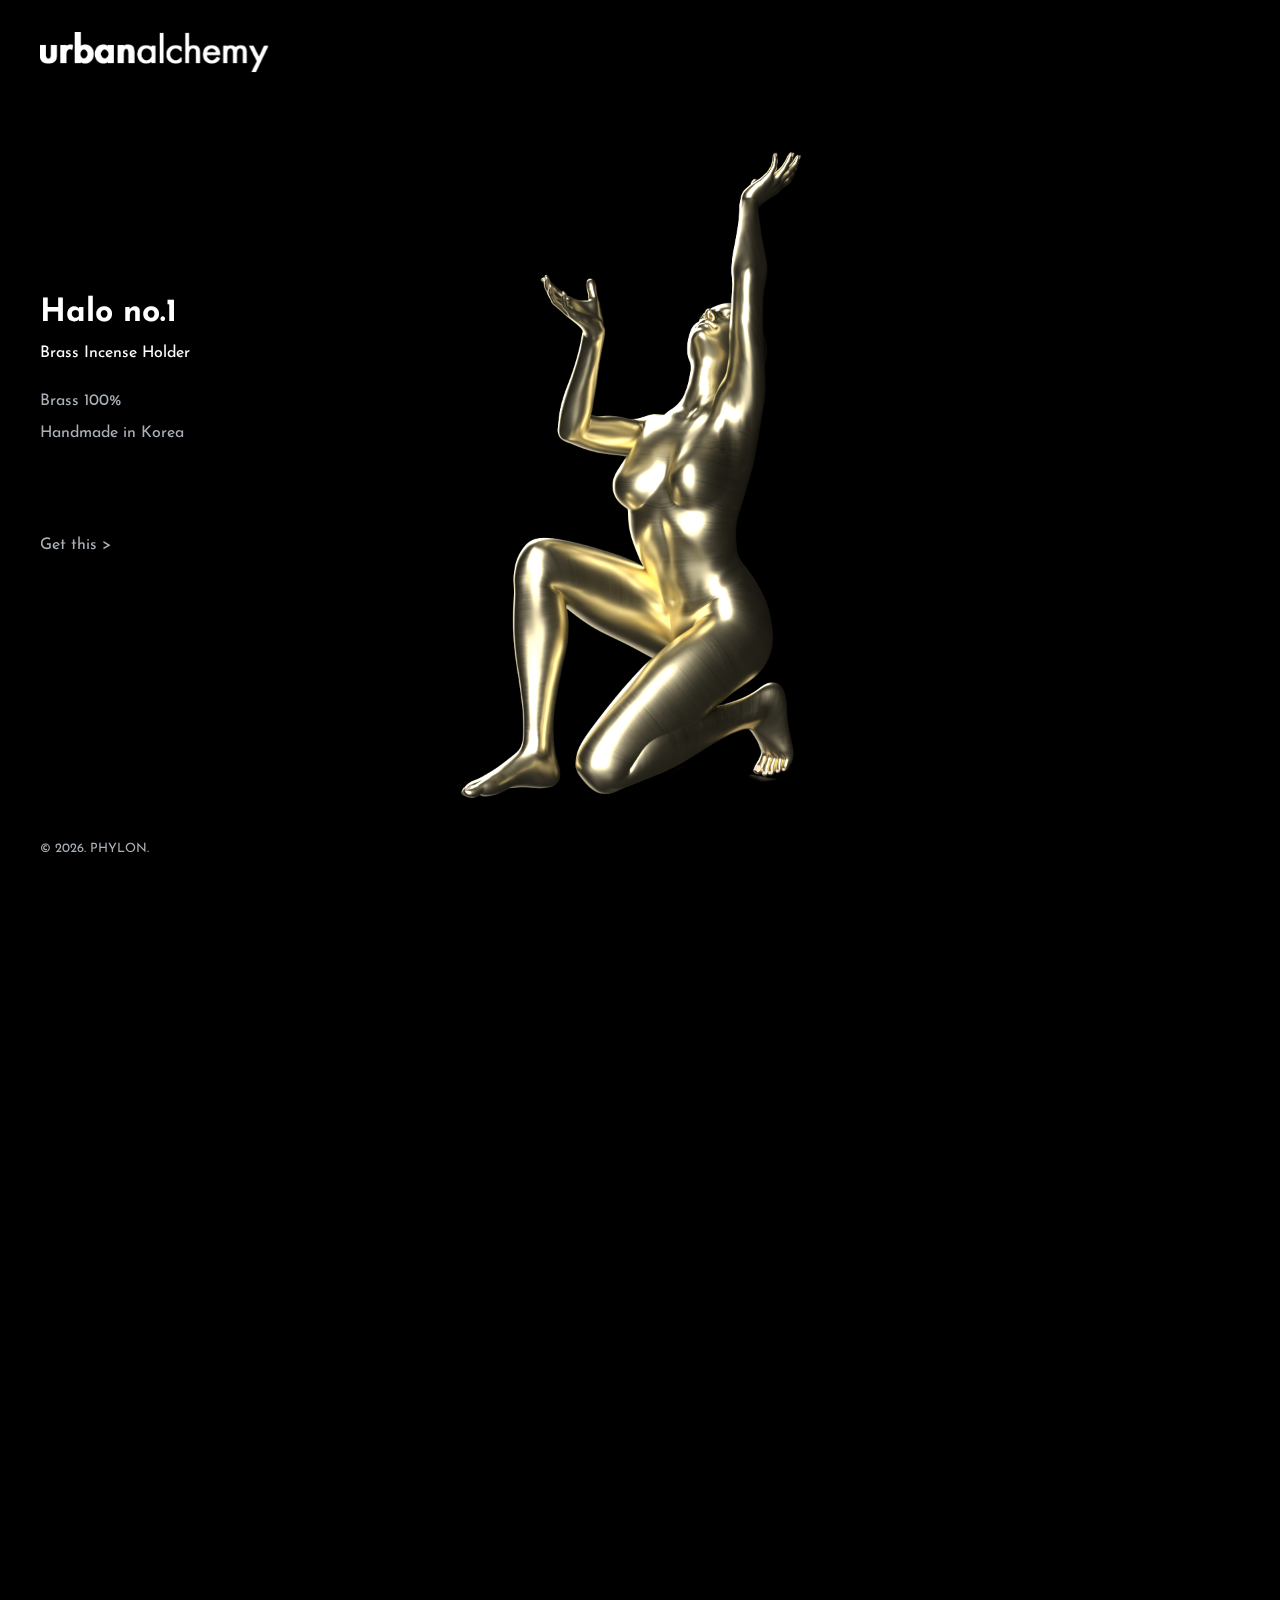
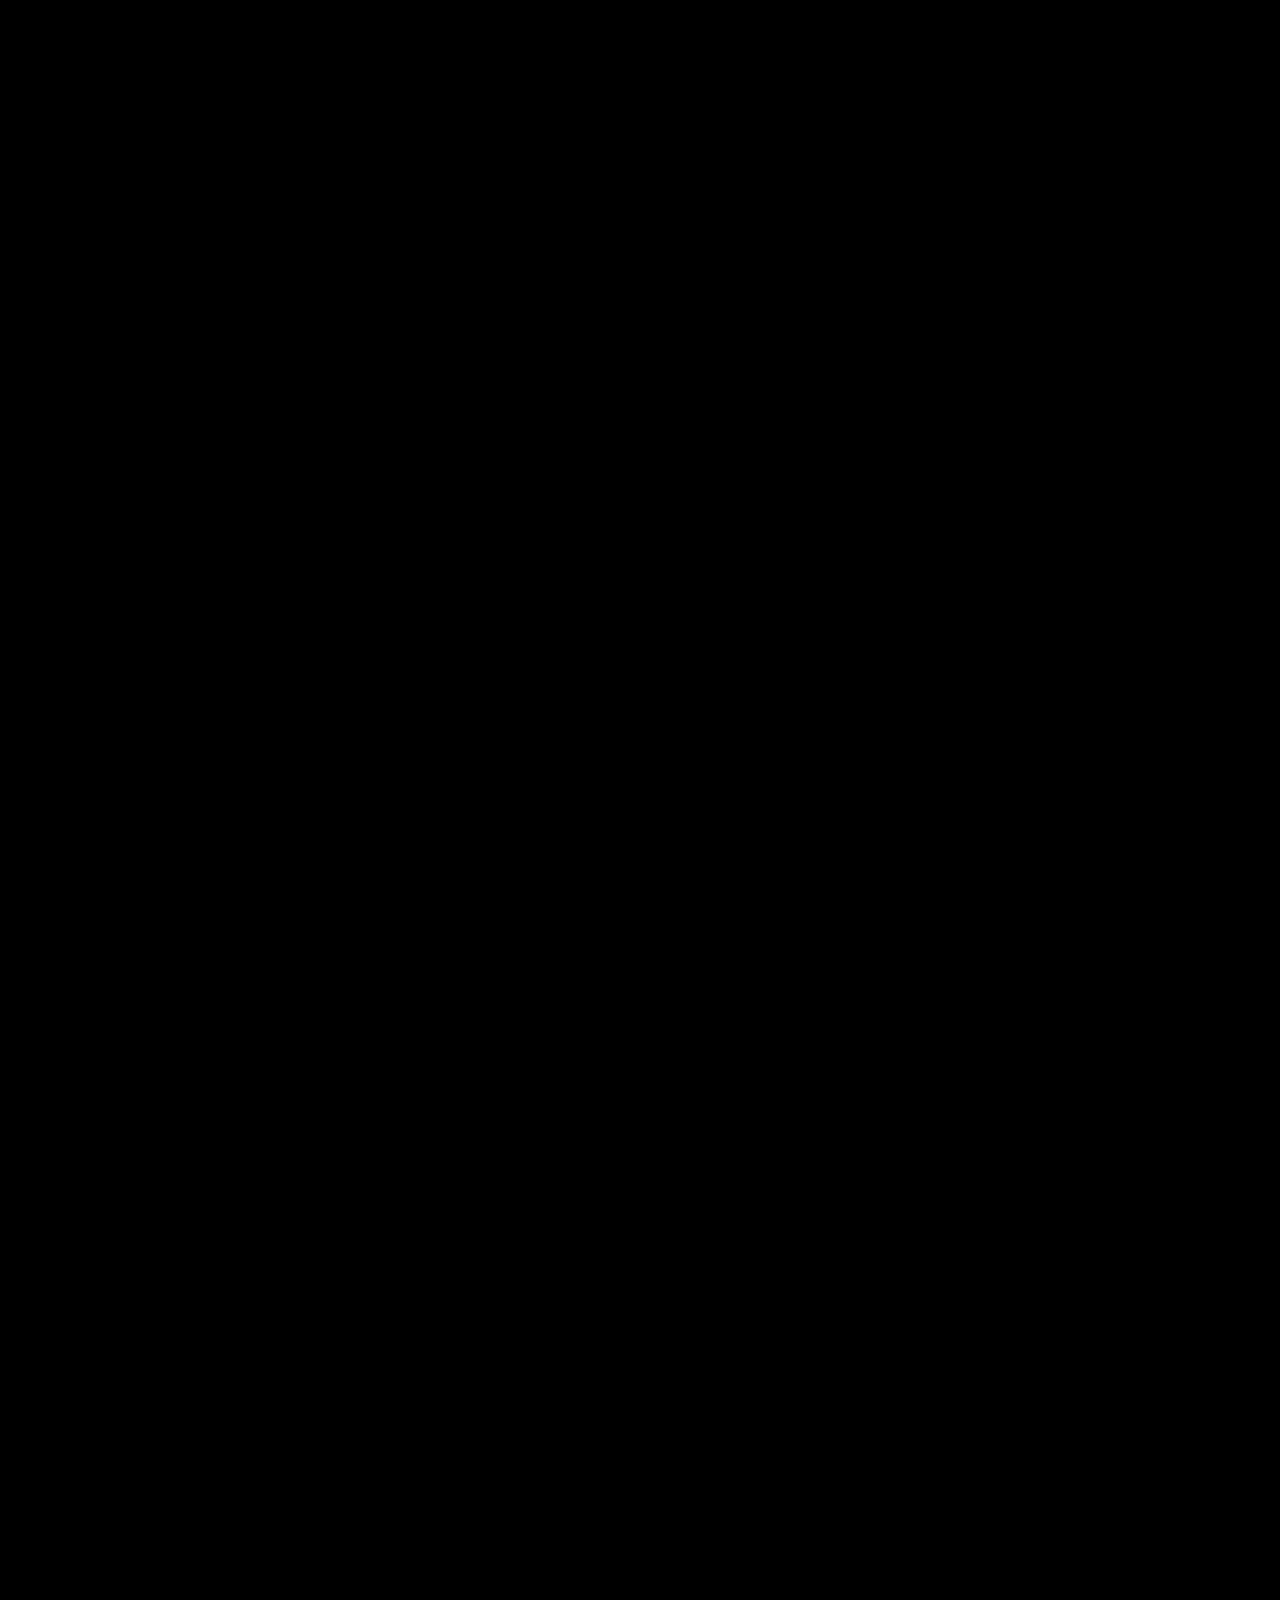
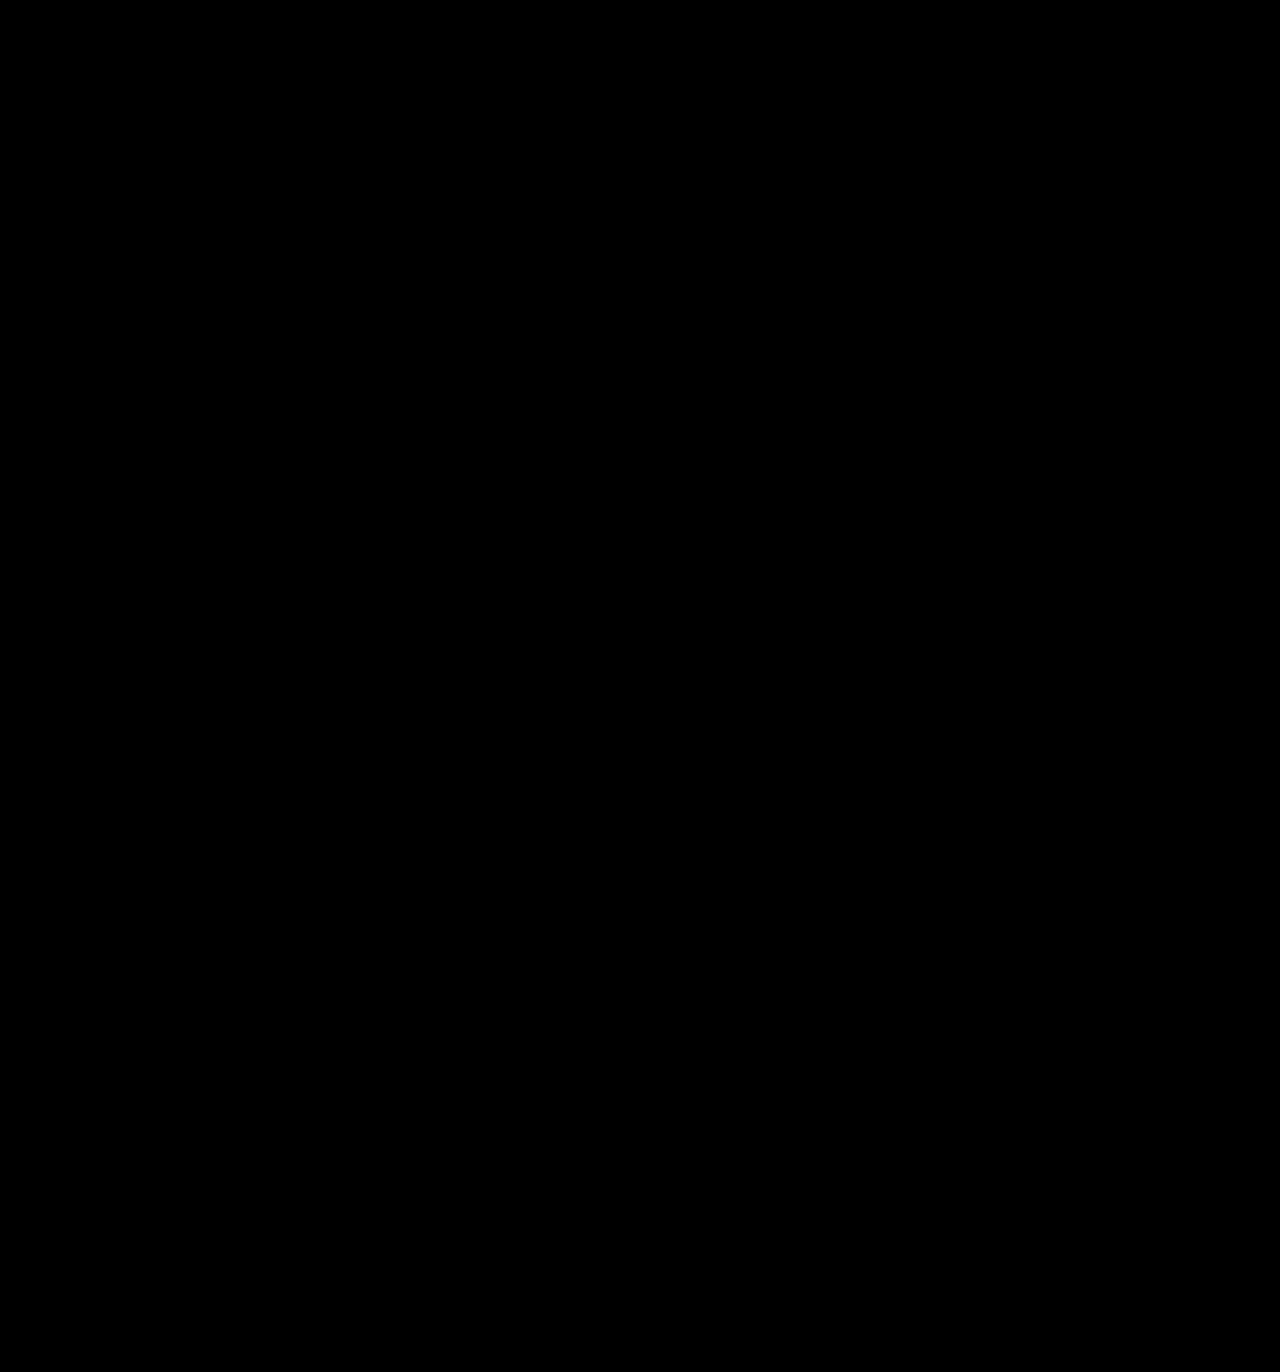
==== index.html @ c3e15272 "1" ====
<!doctype html>
<html lang="en">

<head>
    <meta charset="utf-8">
    <title>Urban Alchemy</title>
  
    <link rel="preconnect" href="https://fonts.googleapis.com">
    <link rel="preconnect" href="https://fonts.gstatic.com" crossorigin>
    <link href="https://fonts.googleapis.com/css2?family=Josefin+Sans:ital,wght@0,100;0,200;0,300;0,400;0,500;0,600;0,700;1,100;1,200;1,300;1,400;1,500;1,600;1,700&display=swap" rel="stylesheet">
    <link href="style.css" rel="stylesheet">

</head>
    
<body>
    <header>
        <a href="index.html"><img class="logo" src="asset/bi/logo.png"></a>
    </header>
        <div class="item-info">
        <h3 style="margin:0;padding:0;">Halo no.1</h3>
        <p style="margin-bottom:2rem;">Brass Incense Holder</p>
        <p style="color:#aab1b8;">Brass 100%</p>
        <p style="color:#aab1b8; margin-bottom:6rem;">Handmade in Korea</p>
        <p style="color:#aab1b8;">Get this ></p>
        </div>
    <footer>
        <p>© <script>document.write(/\d{4}/.exec(Date())[0])</script>. PHYLON.</p>
    </footer>
    <canvas id="hero-lightpass"/>


<script>
const html = document.documentElement;
const canvas = document.getElementById("hero-lightpass");
const context = canvas.getContext("2d");

const frameCount = 10;
const currentFrame = index => (
  `asset/mainbg/${index.toString().padStart(4, '0')}.png`
)

const preloadImages = () => {
  for (let i = 1; i < frameCount; i++) {
    const img = new Image();
    img.src = currentFrame(i);
  }
};

const img = new Image()
img.src = currentFrame(1);
canvas.width=1920;
canvas.height=1080;
img.onload=function(){
  context.drawImage(img, 0, 0);
}

const updateImage = index => {
  img.src = currentFrame(index);
  context.drawImage(img, 0, 0);
}

window.addEventListener('scroll', () => {  
  const scrollTop = html.scrollTop;
  const maxScrollTop = html.scrollHeight - window.innerHeight;
  const scrollFraction = scrollTop / maxScrollTop;
  const frameIndex = Math.min(
    frameCount - 1,
    Math.ceil(scrollFraction * frameCount)
  );
  
  requestAnimationFrame(() => updateImage(frameIndex + 1))
});

preloadImages()
</script>
</body>
</html>
---- style.css ----
html {
    height: 100vh;
  }
  
body {
    height: 500vh;
    padding:2rem;
    background: #000;
    overflow-y:scroll;
    -ms-overflow-style: none;  /* IE and Edge */
    scrollbar-width: none;  /* Firefox */
    font-family: 'Josefin Sans', sans-serif;
  }

body::-webkit-scrollbar {
    display: none;
}
  
header {
    z-index:1;
    position:fixed;
    top:0;
    margin-top:2rem;
}

.logo{
    height:2.5rem;
}

.item-info{
    z-index:1;
    position:fixed;
    top:33%;
}

.item-info h3{
    font-size:2rem;
    font-weight:700;
    color:#fff;
    margin-bottom:0;
}

.item-info p{
    font-size:1rem;
    font-weight:400;
    color:#fff;
    margin-bottom:0;
}

canvas {
    z-index:0;
    position: fixed;
    left: 50%;
    top: 50%;
    transform: translate(-50%, -50%);
    max-width: 100vw;
    max-height: 100vh;
}

footer {
    z-index:1;
    position:fixed;
    bottom:0;
    margin-bottom:2rem;
}

footer p{
    font-size:0.8rem;
    font-weight:400;
    color:#aab1b8;
}
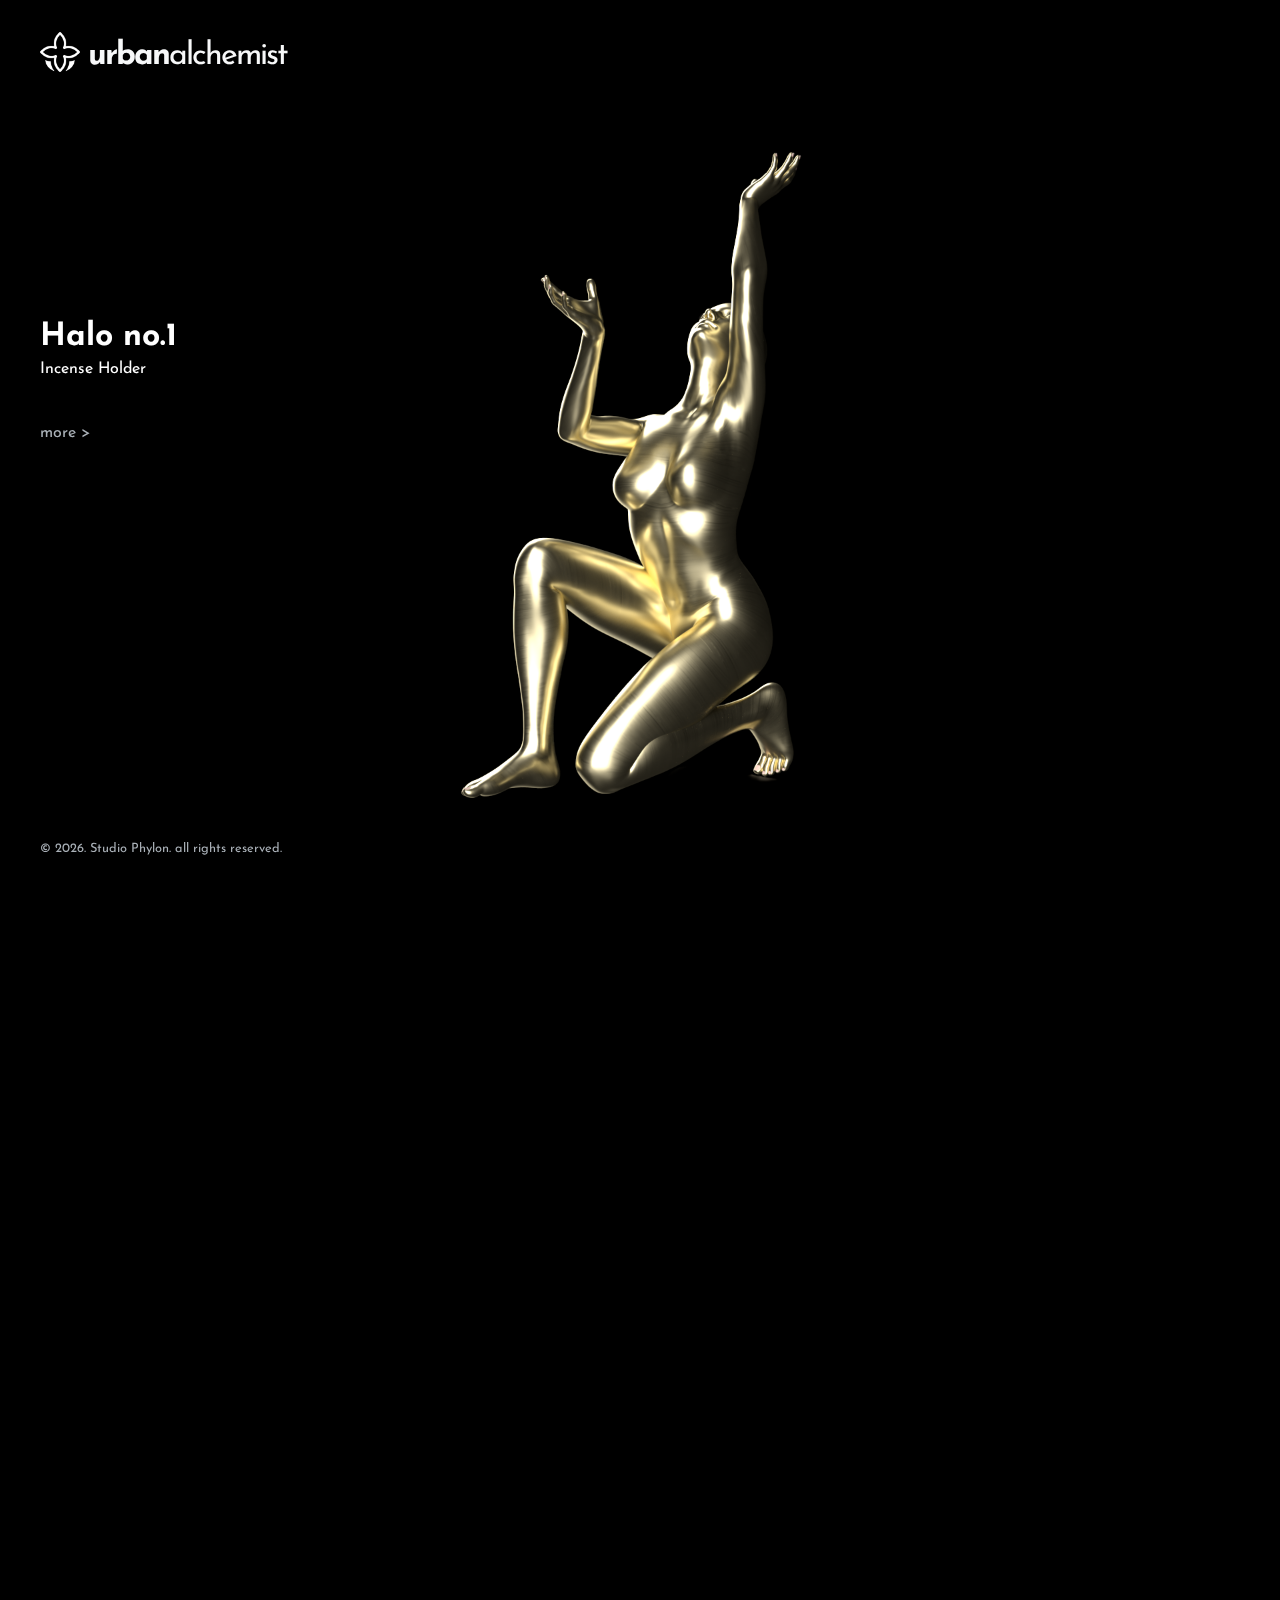
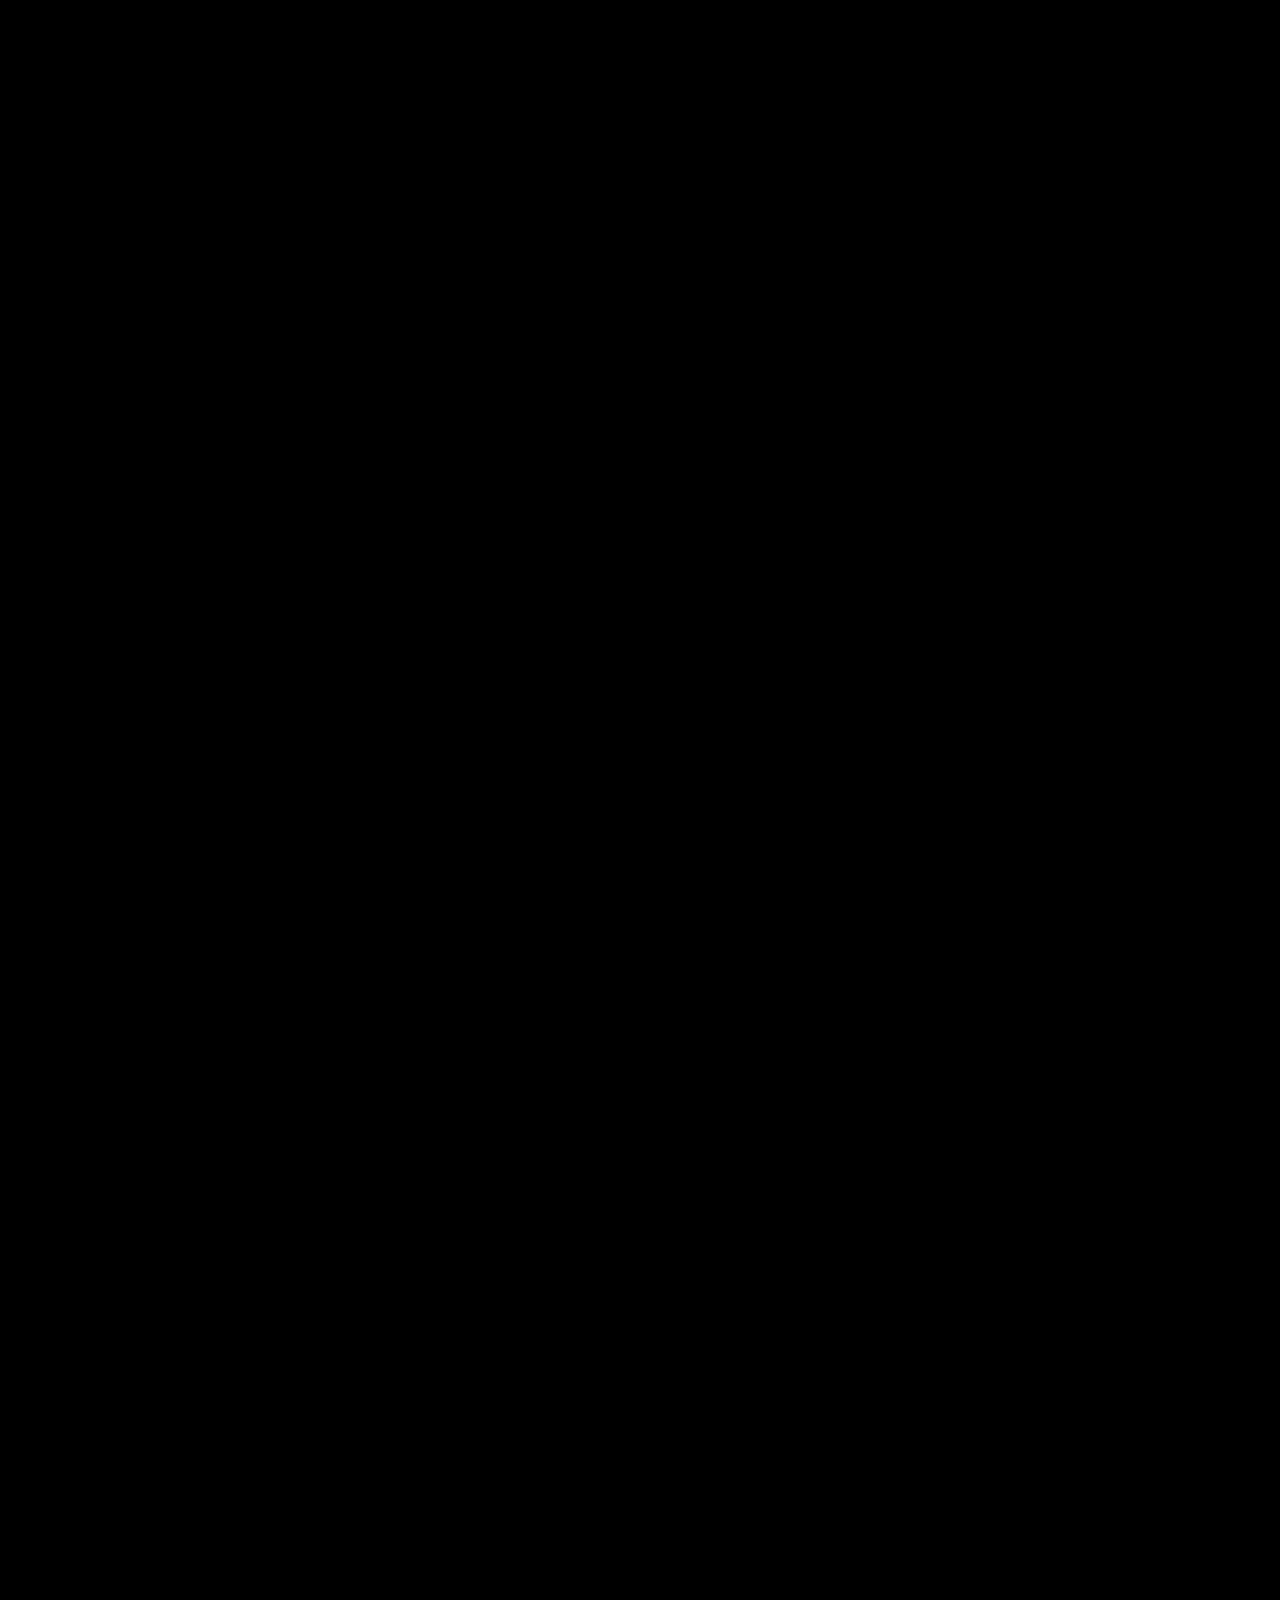
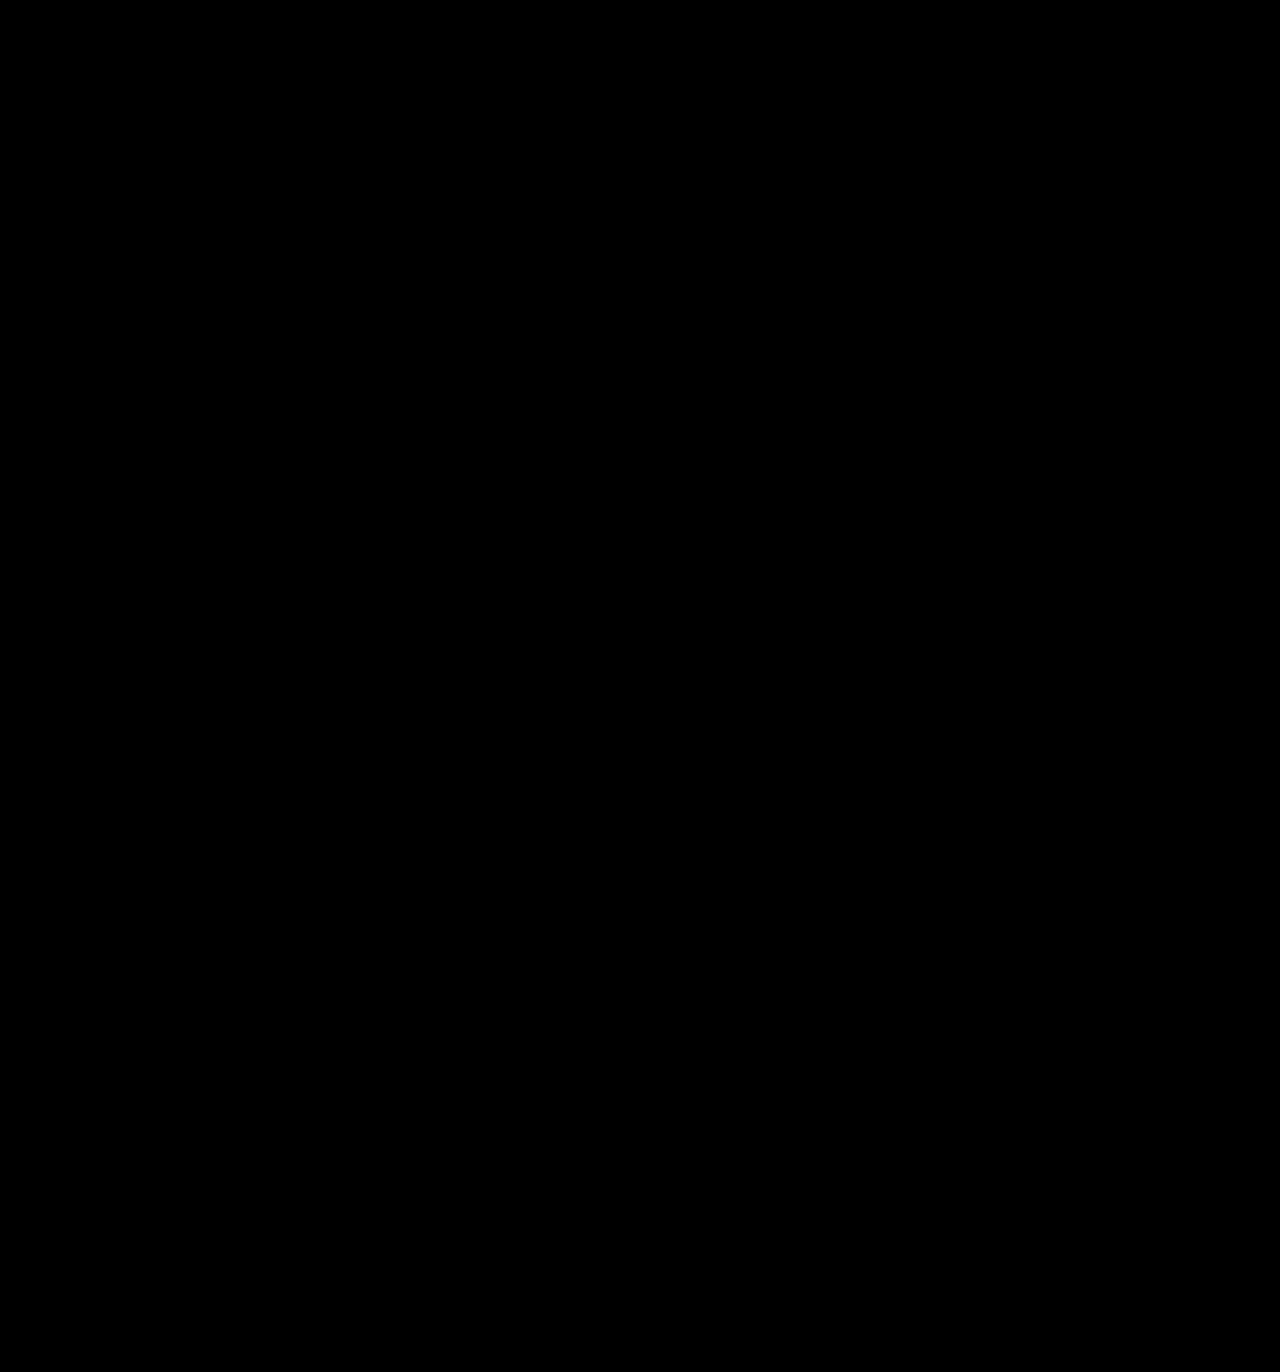
==== commit 989f9ae2: "1" ====
--- a/index.html
+++ b/index.html
@@ -3,7 +3,7 @@
 
 <head>
     <meta charset="utf-8">
-    <title>Urban Alchemy</title>
+    <title>Urban Alchemist</title>
   
     <link rel="preconnect" href="https://fonts.googleapis.com">
     <link rel="preconnect" href="https://fonts.gstatic.com" crossorigin>
@@ -14,17 +14,15 @@
     
 <body>
     <header>
-        <a href="index.html"><img class="logo" src="asset/bi/logo.png"></a>
+        <a class="logo-font" href="index.html"><img class="logo" src="asset/symbol.png"><b>urban</b>alchemist</a>
     </header>
         <div class="item-info">
-        <h3 style="margin:0;padding:0;">Halo no.1</h3>
-        <p style="margin-bottom:2rem;">Brass Incense Holder</p>
-        <p style="color:#aab1b8;">Brass 100%</p>
-        <p style="color:#aab1b8; margin-bottom:6rem;">Handmade in Korea</p>
-        <p style="color:#aab1b8;">Get this ></p>
+        <h3>Halo no.1</h3>
+        <p style="margin-bottom:3rem;">Incense Holder</p>
+        <p style="color:#aab1b8;">more ></p>
         </div>
     <footer>
-        <p>© <script>document.write(/\d{4}/.exec(Date())[0])</script>. PHYLON.</p>
+        <p>© <script>document.write(/\d{4}/.exec(Date())[0])</script>. Studio Phylon. all rights reserved.</p>
     </footer>
     <canvas id="hero-lightpass"/>
 
--- a/style.css
+++ b/style.css
@@ -6,7 +6,7 @@
     height: 500vh;
     padding:2rem;
     background: #000;
-    overflow-y:scroll;
+    overflow-y: scroll;
     -ms-overflow-style: none;  /* IE and Edge */
     scrollbar-width: none;  /* Firefox */
     font-family: 'Josefin Sans', sans-serif;
@@ -21,16 +21,36 @@
     position:fixed;
     top:0;
     margin-top:2rem;
+    height:2.5rem;
+    padding: auto 0;
+}
+
+a {
+    text-decoration:none;
 }
 
 .logo{
-    height:2.5rem;
+    height:100%;
+    margin: auto 0.5rem auto 0; 
 }
 
-.item-info{
+a.logo-font{
+    display:inline-flex;
+    align-content:center;
+    flex-wrap:nowrap;
+    align-items:flex-end;
+    height:100%;
+    color:#f7f8f9;
+    font-size:2rem;
+    letter-spacing:-2px;
+    margin: auto 0;
+}
+
+.item-info {
     z-index:1;
     position:fixed;
     top:33%;
+    line-height:100%;
 }
 
 .item-info h3{
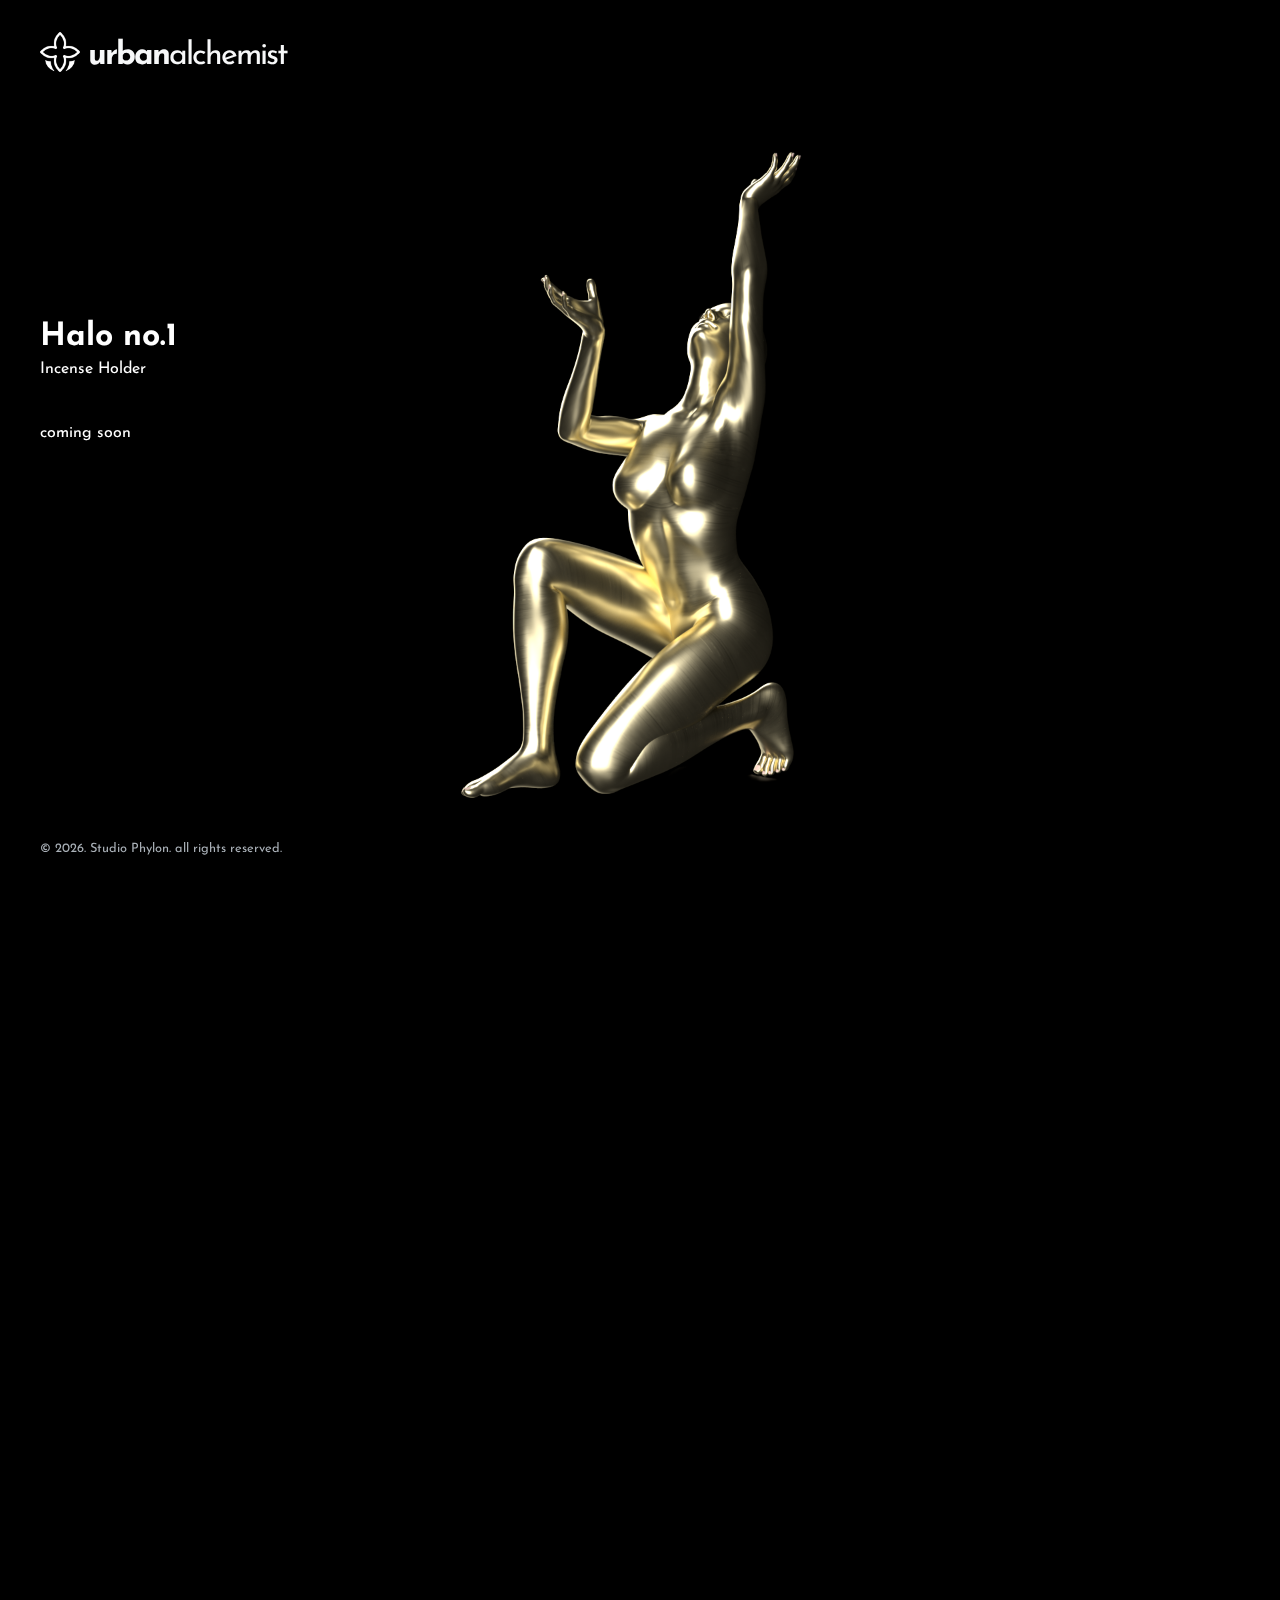
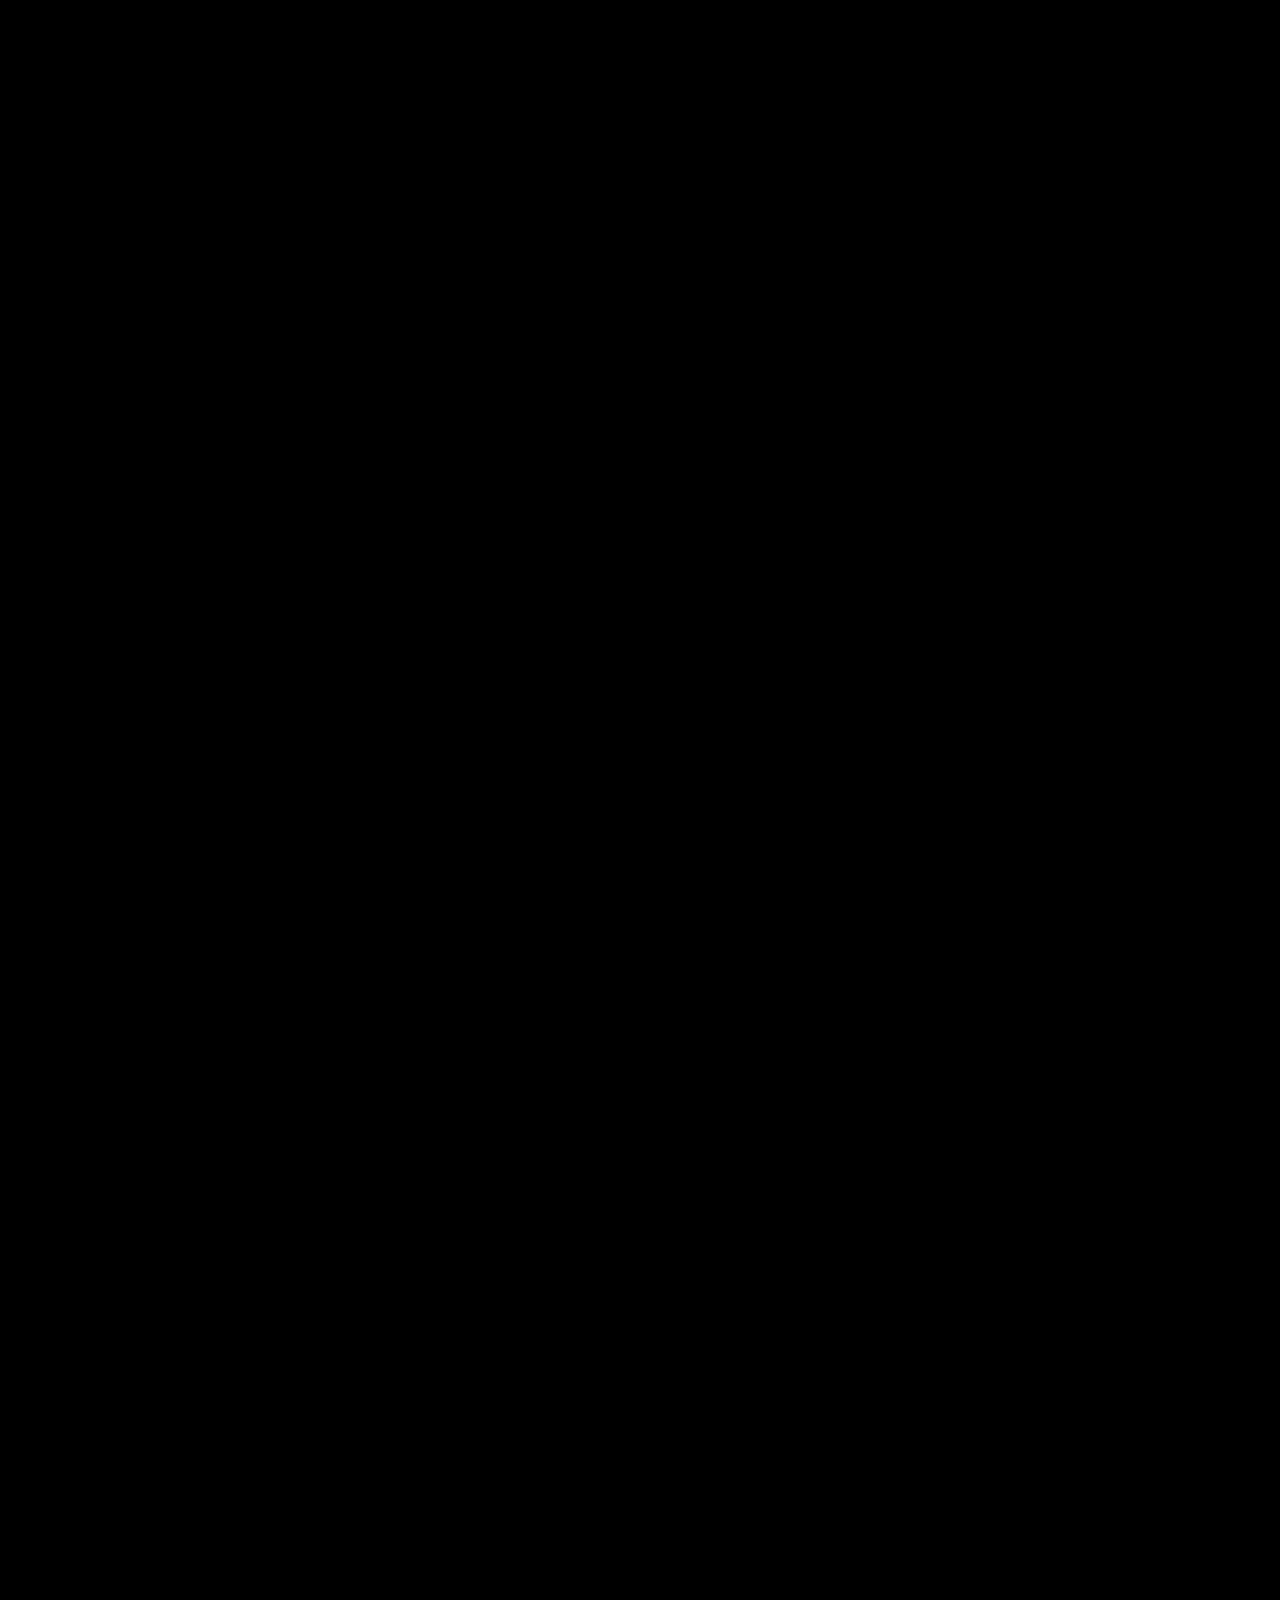
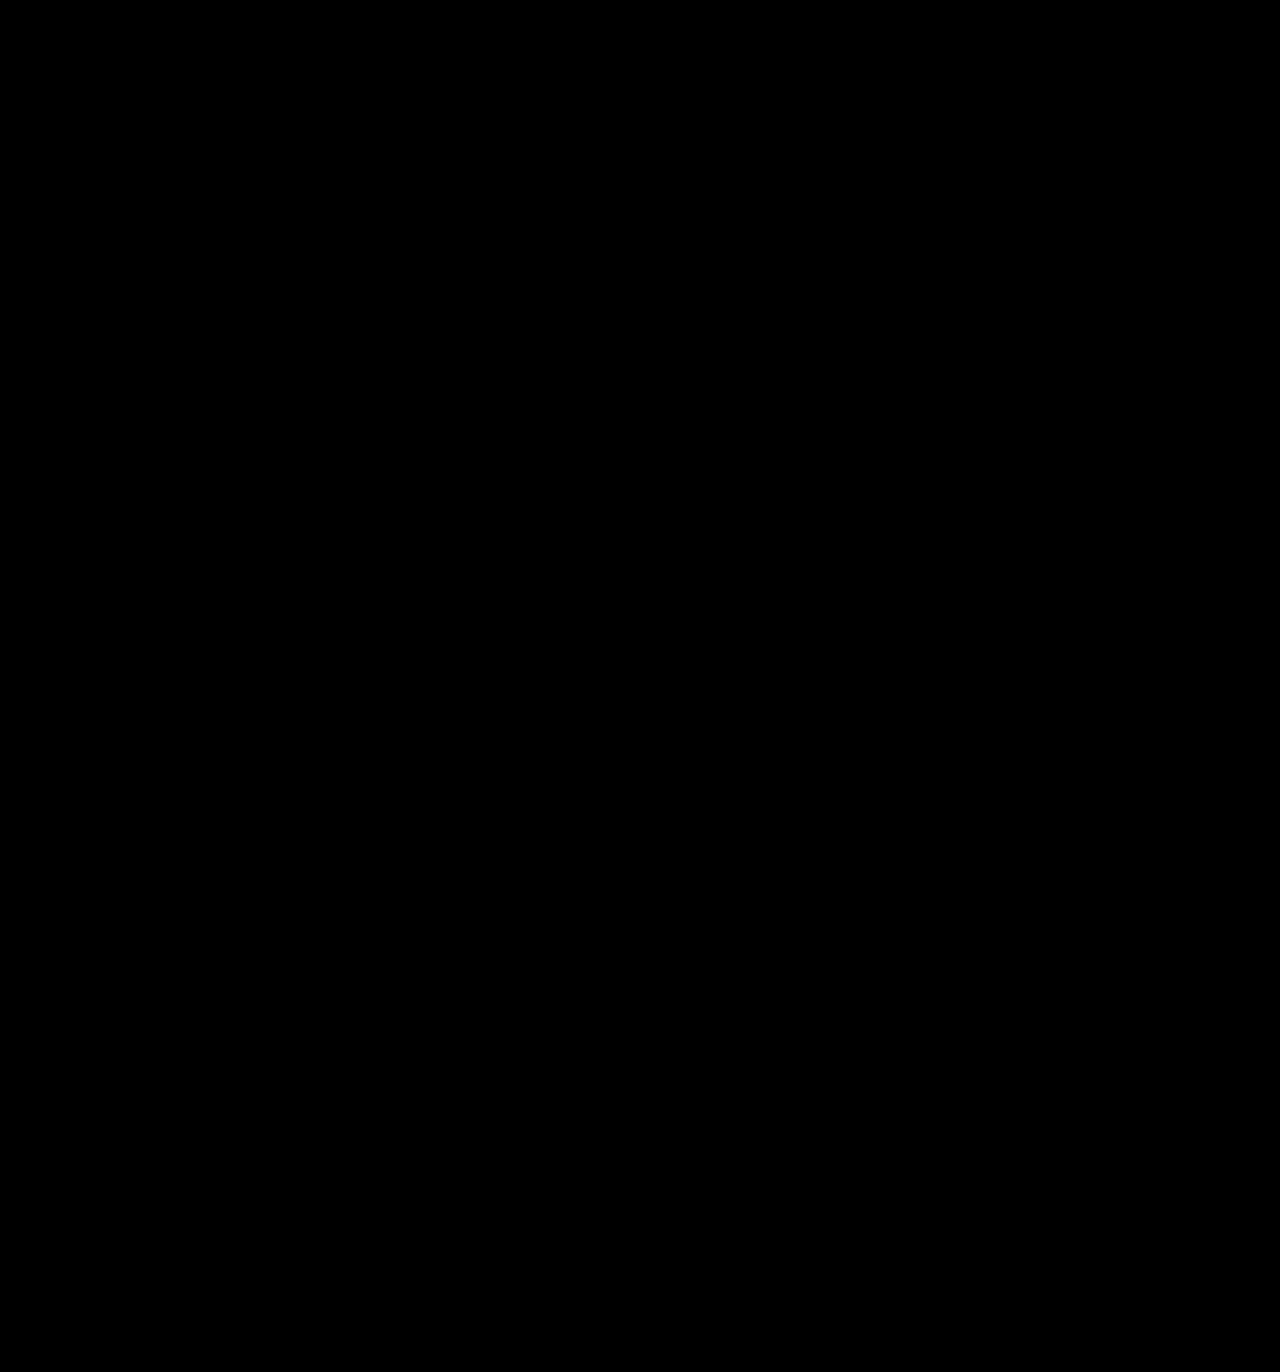
==== commit ef484633: "1" ====
--- a/index.html
+++ b/index.html
@@ -19,7 +19,8 @@
         <div class="item-info">
         <h3>Halo no.1</h3>
         <p style="margin-bottom:3rem;">Incense Holder</p>
-        <p style="color:#aab1b8;">more ></p>
+        <p>coming soon</p>
+        <!-- <p style="color:#aab1b8;">more ></p> -->
         </div>
     <footer>
         <p>© <script>document.write(/\d{4}/.exec(Date())[0])</script>. Studio Phylon. all rights reserved.</p>
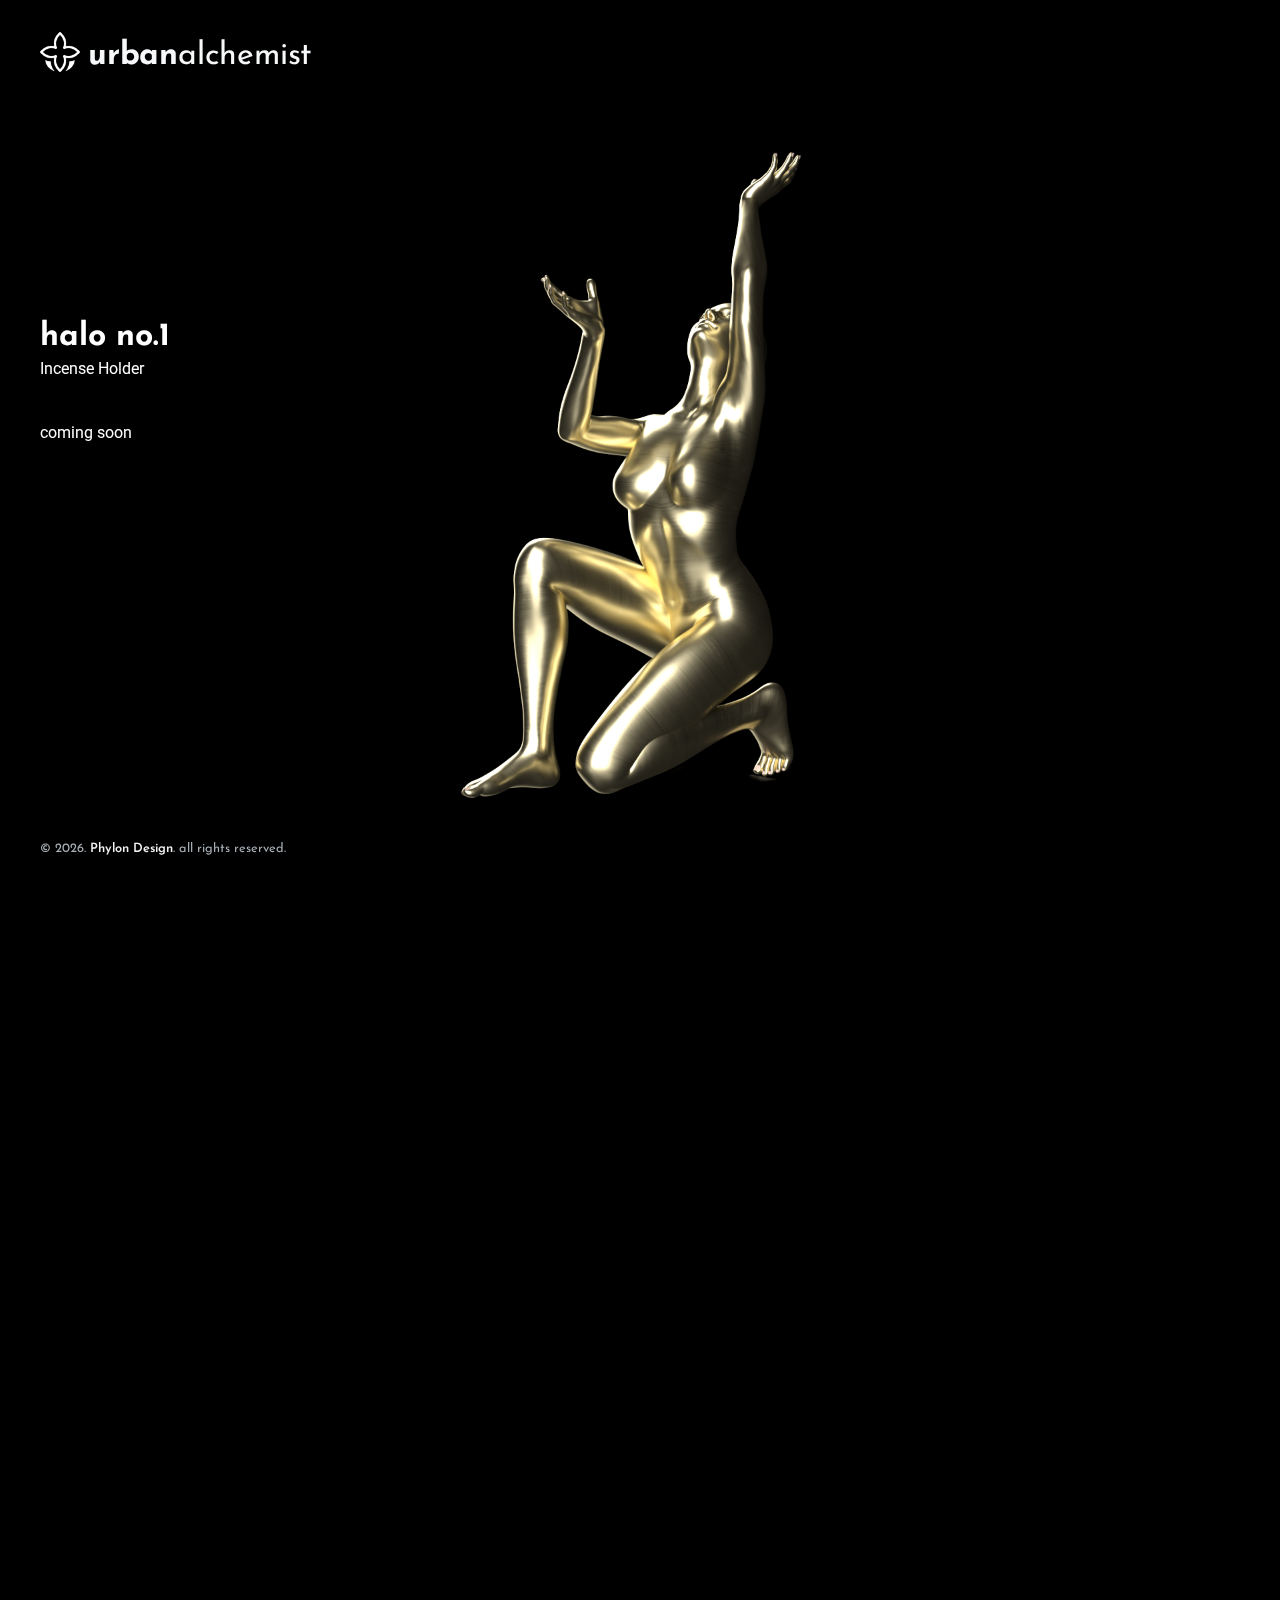
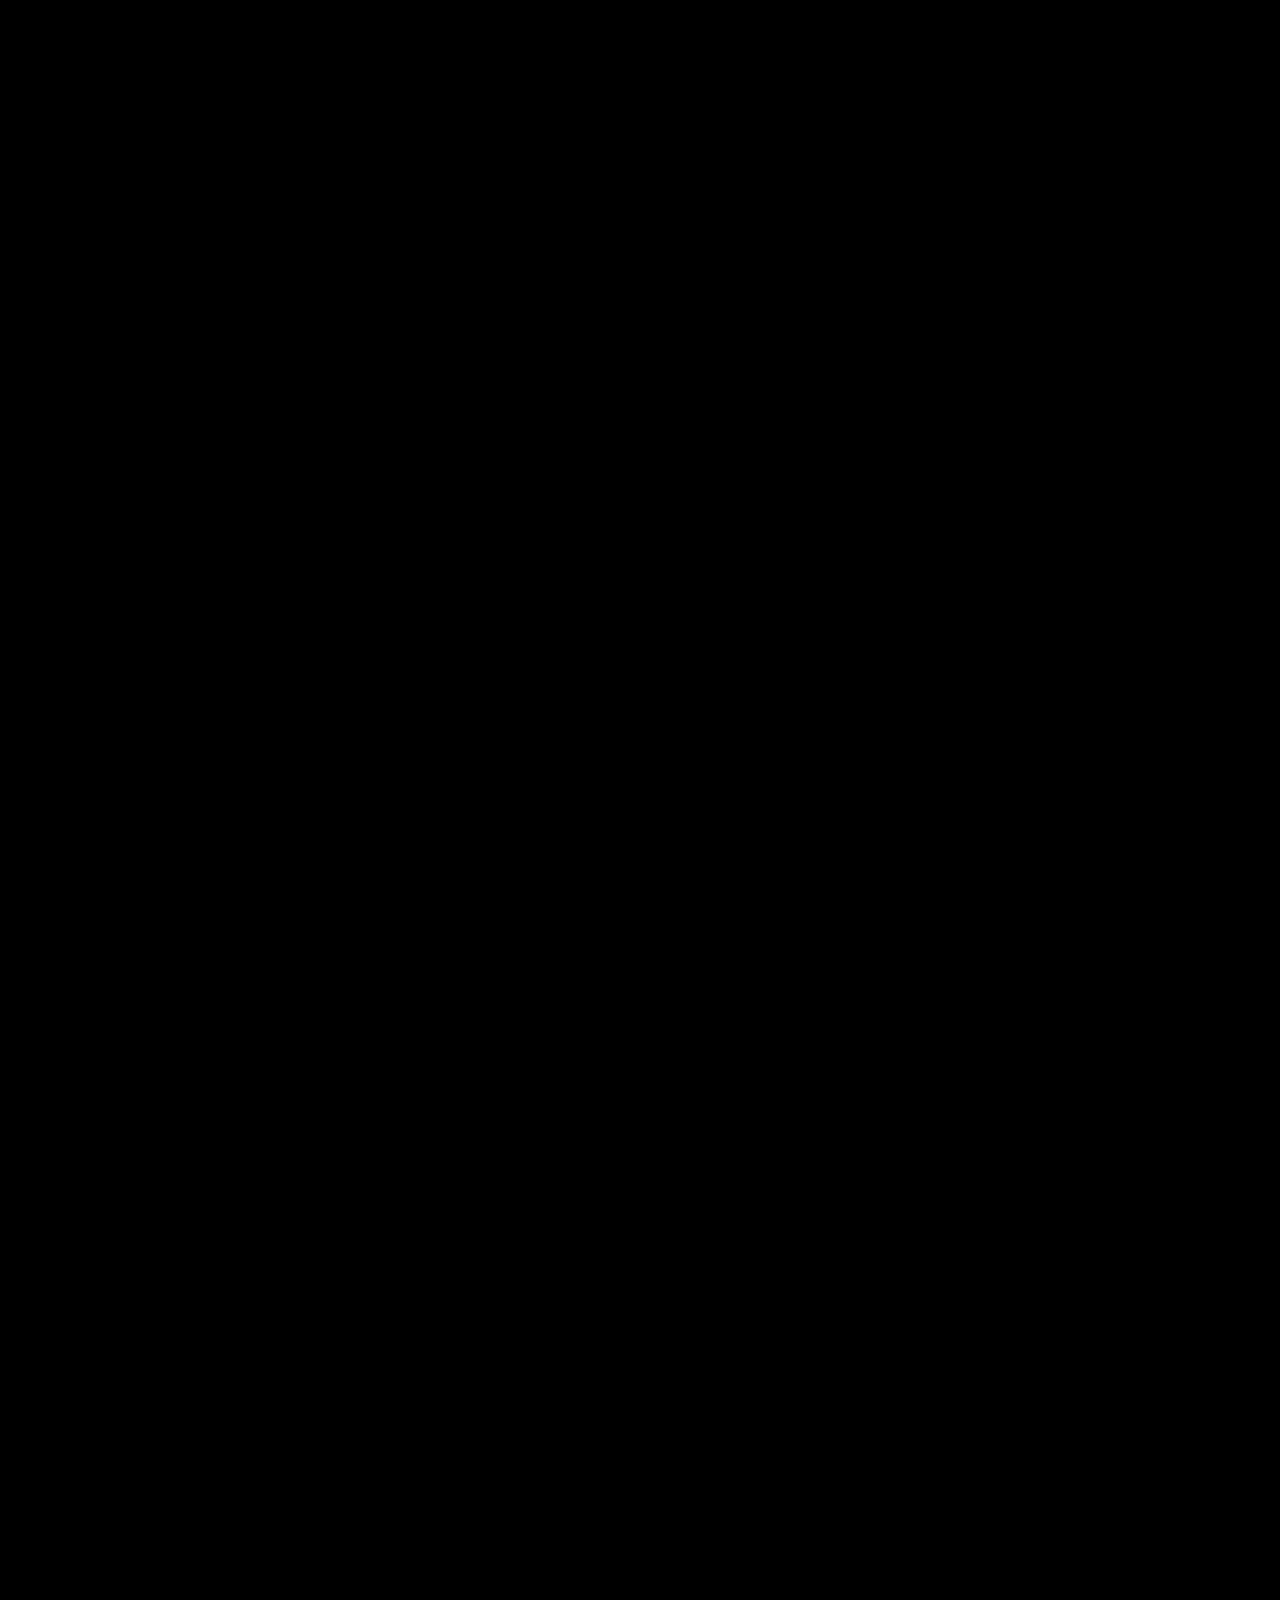
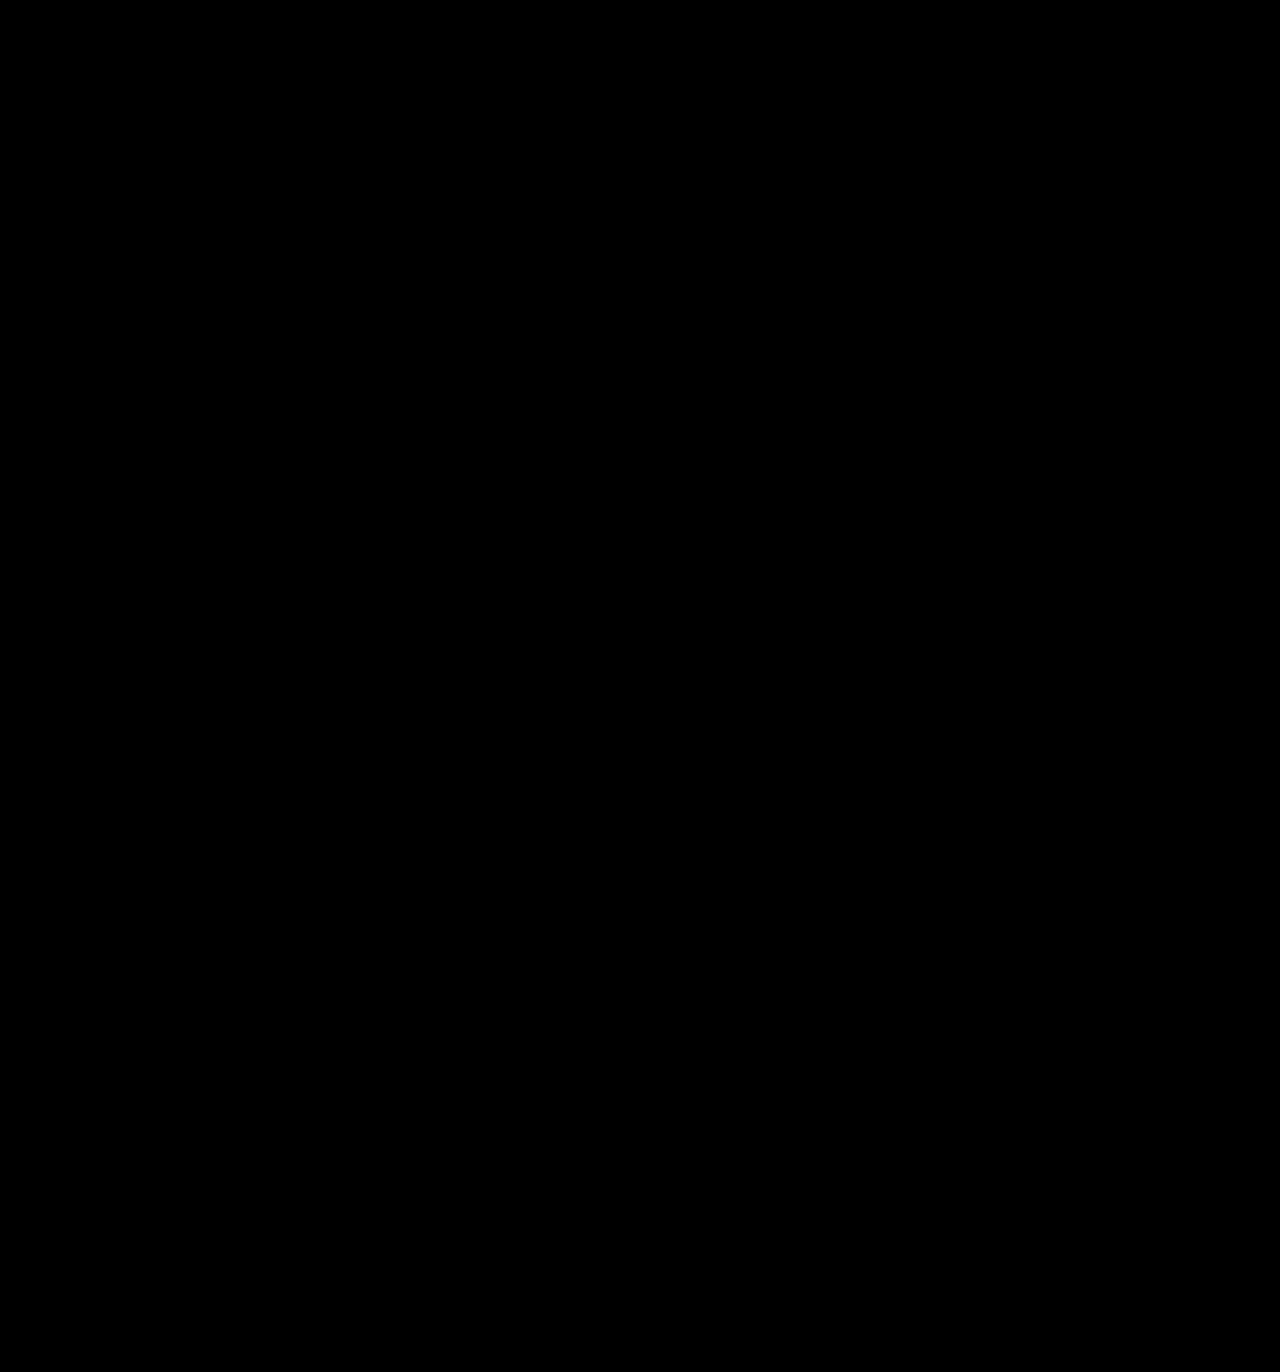
==== commit 7a3808af: "1" ====
--- a/index.html
+++ b/index.html
@@ -2,13 +2,14 @@
 <html lang="en">
 
 <head>
-    <meta charset="utf-8">
-    <title>Urban Alchemist</title>
+  <meta charset="utf-8">
+  <title>Urban Alchemist</title>
   
-    <link rel="preconnect" href="https://fonts.googleapis.com">
-    <link rel="preconnect" href="https://fonts.gstatic.com" crossorigin>
-    <link href="https://fonts.googleapis.com/css2?family=Josefin+Sans:ital,wght@0,100;0,200;0,300;0,400;0,500;0,600;0,700;1,100;1,200;1,300;1,400;1,500;1,600;1,700&display=swap" rel="stylesheet">
-    <link href="style.css" rel="stylesheet">
+  <link rel="preconnect" href="https://fonts.googleapis.com">
+  <link rel="preconnect" href="https://fonts.gstatic.com" crossorigin>
+  <link href="https://fonts.googleapis.com/css2?family=Josefin+Sans:ital,wght@0,100;0,200;0,300;0,400;0,500;0,600;0,700;1,100;1,200;1,300;1,400;1,500;1,600;1,700&display=swap" rel="stylesheet">
+  <link href="https://fonts.googleapis.com/css2?family=Roboto:ital,wght@0,100;0,300;0,400;0,500;0,700;0,900;1,100;1,300;1,400;1,500;1,700;1,900&display=swap" rel="stylesheet">
+  <link href="style.css" rel="stylesheet">
 
 </head>
     
@@ -17,13 +18,13 @@
         <a class="logo-font" href="index.html"><img class="logo" src="asset/symbol.png"><b>urban</b>alchemist</a>
     </header>
         <div class="item-info">
-        <h3>Halo no.1</h3>
+        <h3>halo no.1</h3>
         <p style="margin-bottom:3rem;">Incense Holder</p>
         <p>coming soon</p>
         <!-- <p style="color:#aab1b8;">more ></p> -->
         </div>
     <footer>
-        <p>© <script>document.write(/\d{4}/.exec(Date())[0])</script>. Studio Phylon. all rights reserved.</p>
+        <p>© <script>document.write(/\d{4}/.exec(Date())[0])</script>. <a href="https://phylonstudio.github.io" target="_blank"> Phylon Design</a>. all rights reserved.</p>
     </footer>
     <canvas id="hero-lightpass"/>
 
--- a/style.css
+++ b/style.css
@@ -1,5 +1,9 @@
 html {
     height: 100vh;
+  }
+
+::selection {
+    background: #CD7F32;
   }
   
 body {
@@ -10,6 +14,7 @@
     -ms-overflow-style: none;  /* IE and Edge */
     scrollbar-width: none;  /* Firefox */
     font-family: 'Josefin Sans', sans-serif;
+    letter-spacing: 0px;
   }
 
 body::-webkit-scrollbar {
@@ -42,7 +47,7 @@
     height:100%;
     color:#f7f8f9;
     font-size:2rem;
-    letter-spacing:-2px;
+    letter-spacing:-0.2px;
     margin: auto 0;
 }
 
@@ -54,17 +59,18 @@
 }
 
 .item-info h3{
+    margin-bottom:0;
     font-size:2rem;
     font-weight:700;
     color:#fff;
-    margin-bottom:0;
 }
 
 .item-info p{
+    margin-bottom:0;
     font-size:1rem;
     font-weight:400;
     color:#fff;
-    margin-bottom:0;
+    font-family: 'Roboto', sans-serif;
 }
 
 canvas {
@@ -88,4 +94,9 @@
     font-size:0.8rem;
     font-weight:400;
     color:#aab1b8;
+}
+
+footer a{
+    font-weight:600;
+    color:#f1f2f3;
 }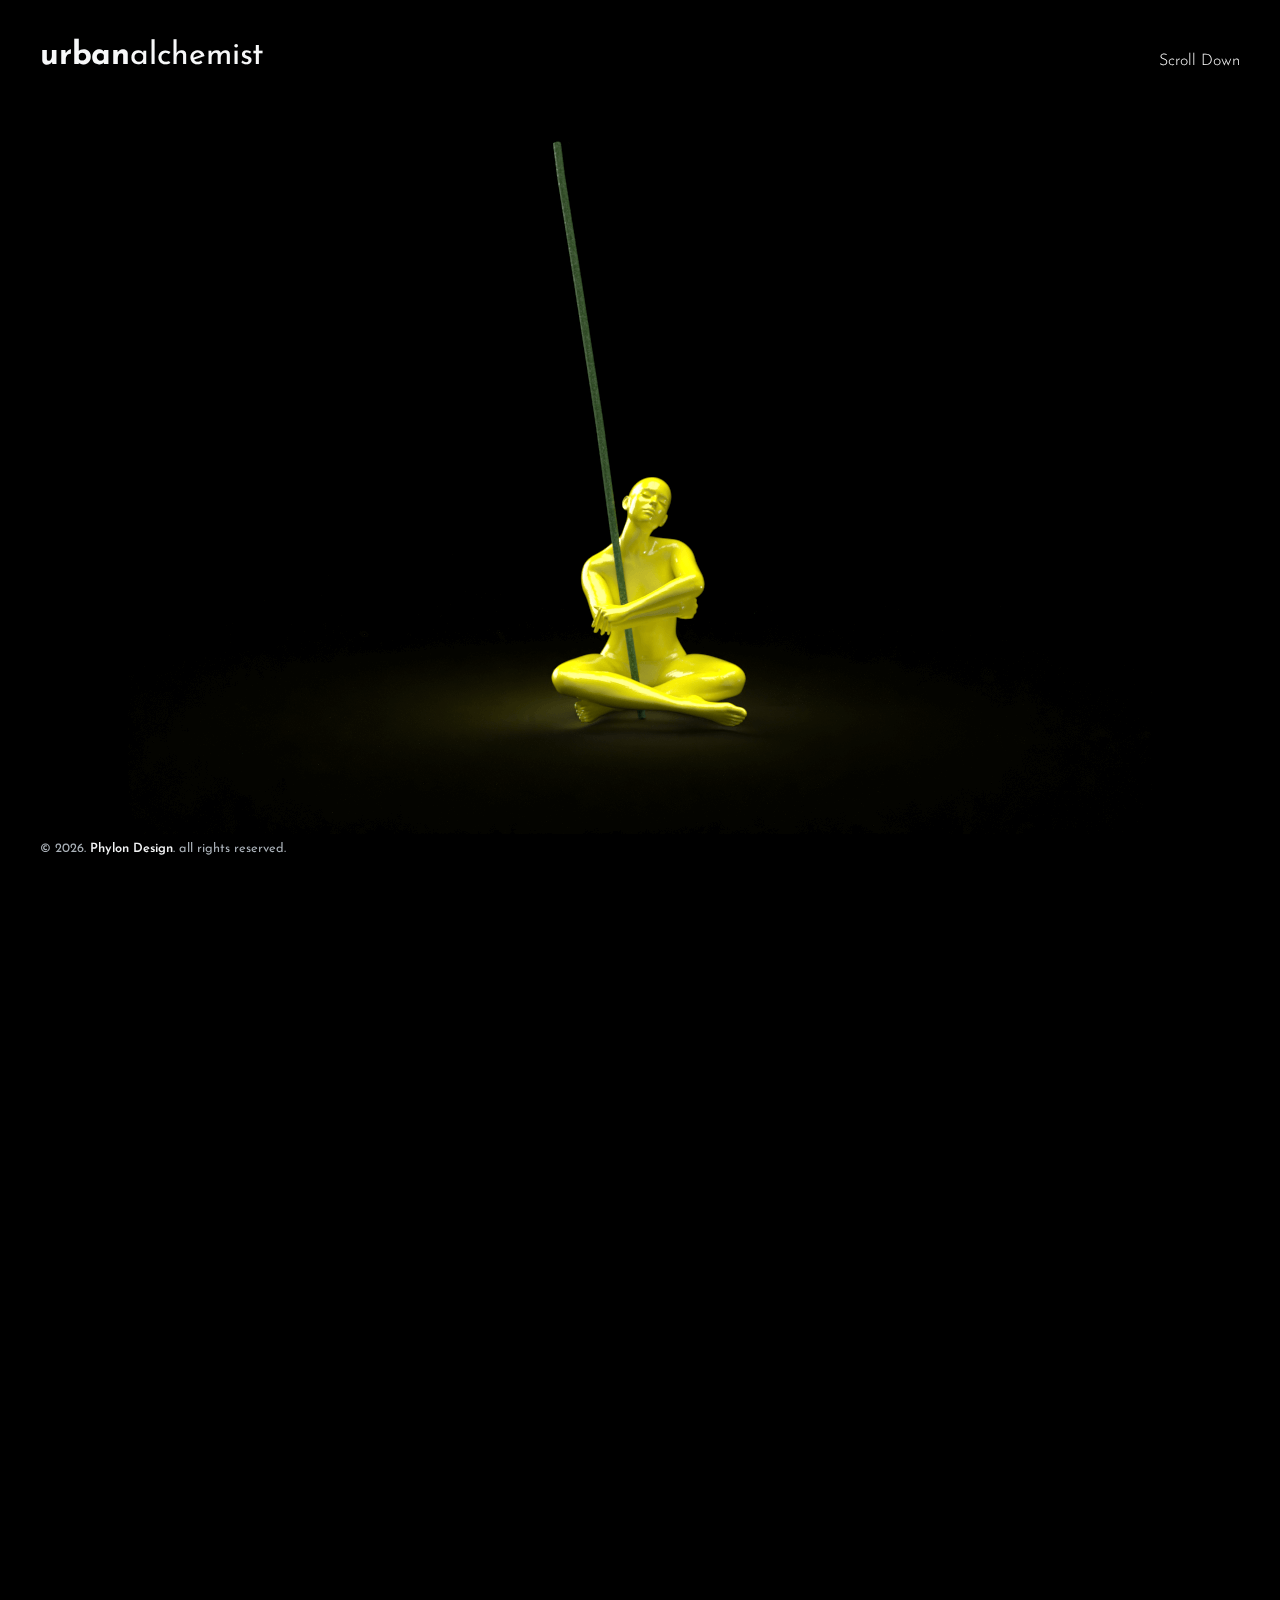
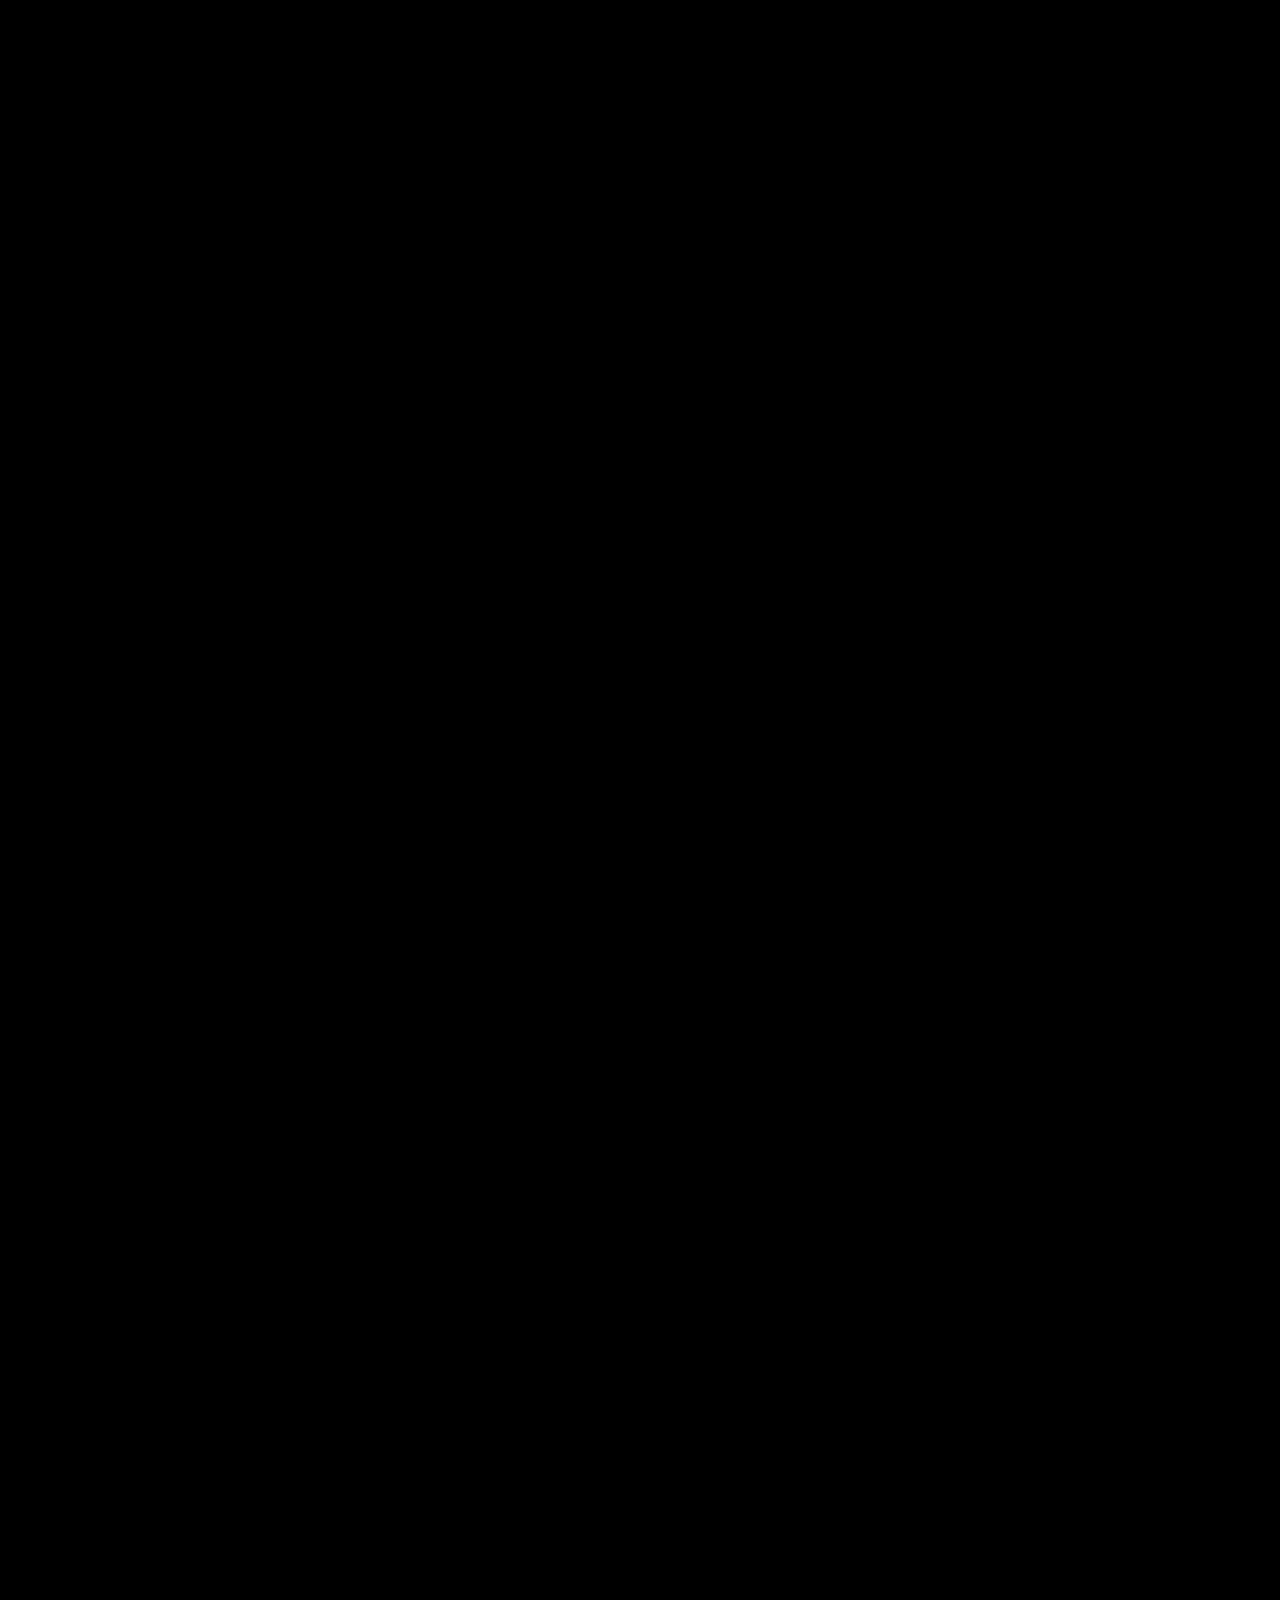
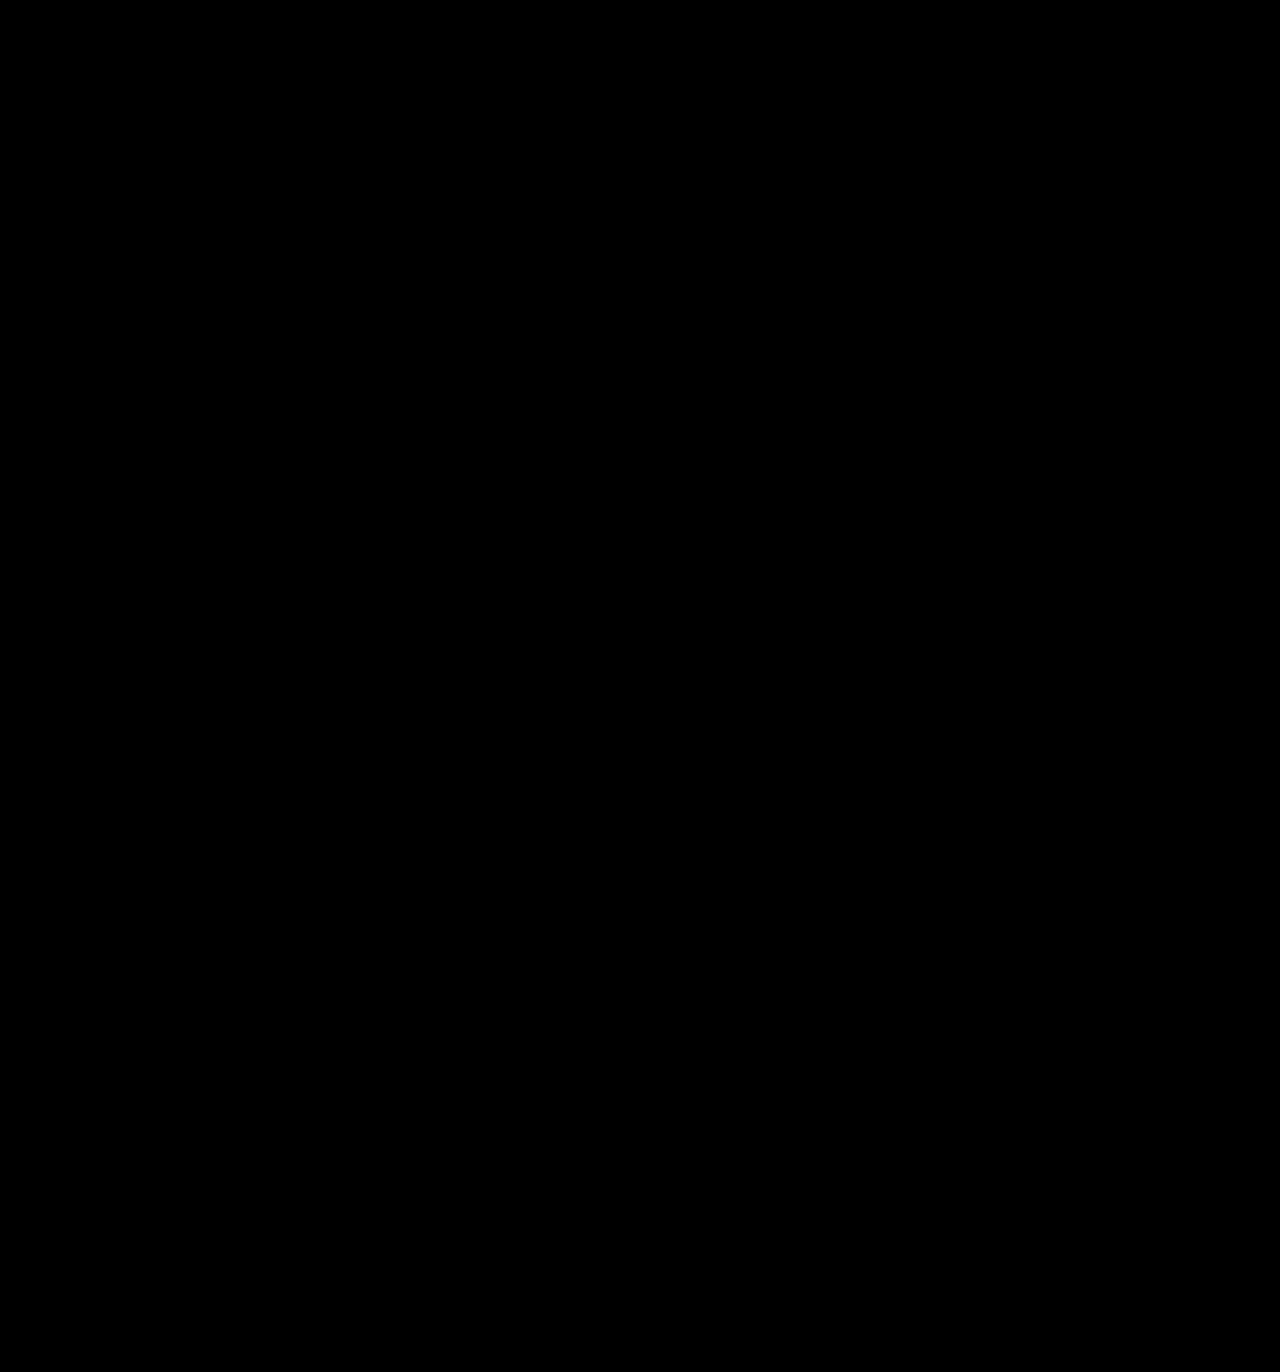
==== commit 3dac0046: "1" ====
--- a/index.html
+++ b/index.html
@@ -3,6 +3,7 @@
 
 <head>
   <meta charset="utf-8">
+  <meta name="viewport" content="width=device-width, initial-scale=1.0" />
   <title>Urban Alchemist</title>
   
   <link rel="preconnect" href="https://fonts.googleapis.com">
@@ -15,63 +16,30 @@
     
 <body>
     <header>
-        <a class="logo-font" href="index.html"><img class="logo" src="asset/symbol.png"><b>urban</b>alchemist</a>
+        <a class="logo-font" href="index.html"><!--img class="logo" src="asset/symbol.png"--><b>urban</b>alchemist</a>
     </header>
-        <div class="item-info">
-        <h3>halo no.1</h3>
-        <p style="margin-bottom:3rem;">Incense Holder</p>
-        <p>coming soon</p>
-        <!-- <p style="color:#aab1b8;">more ></p> -->
-        </div>
+    <div class="scroll-down-text-container">
+      <h2 class="scroll-down-text">
+        Scroll Down
+      </h2>
+    </div>
+
+
     <footer>
         <p>© <script>document.write(/\d{4}/.exec(Date())[0])</script>. <a href="https://phylonstudio.github.io" target="_blank"> Phylon Design</a>. all rights reserved.</p>
     </footer>
-    <canvas id="hero-lightpass"/>
+
+        <!-- SECOND APPLE-LIKE EFFECT -->
+        <div class="bottom-page-element-container">
+          <div class="bottom-page-element">Halo 1 <p>lorem ipsum</p></div>
+        </div>
+
+    <!-- FIRST PARALLAX EFFECT -->
+    <canvas id="hero-lightpass" />
 
 
-<script>
-const html = document.documentElement;
-const canvas = document.getElementById("hero-lightpass");
-const context = canvas.getContext("2d");
 
-const frameCount = 10;
-const currentFrame = index => (
-  `asset/mainbg/${index.toString().padStart(4, '0')}.png`
-)
+<script src="script.js"></script>
 
-const preloadImages = () => {
-  for (let i = 1; i < frameCount; i++) {
-    const img = new Image();
-    img.src = currentFrame(i);
-  }
-};
-
-const img = new Image()
-img.src = currentFrame(1);
-canvas.width=1920;
-canvas.height=1080;
-img.onload=function(){
-  context.drawImage(img, 0, 0);
-}
-
-const updateImage = index => {
-  img.src = currentFrame(index);
-  context.drawImage(img, 0, 0);
-}
-
-window.addEventListener('scroll', () => {  
-  const scrollTop = html.scrollTop;
-  const maxScrollTop = html.scrollHeight - window.innerHeight;
-  const scrollFraction = scrollTop / maxScrollTop;
-  const frameIndex = Math.min(
-    frameCount - 1,
-    Math.ceil(scrollFraction * frameCount)
-  );
-  
-  requestAnimationFrame(() => updateImage(frameIndex + 1))
-});
-
-preloadImages()
-</script>
 </body>
 </html>--- a/style.css
+++ b/style.css
@@ -9,6 +9,7 @@
 body {
     height: 500vh;
     padding:2rem;
+    color:#fff;
     background: #000;
     overflow-y: scroll;
     -ms-overflow-style: none;  /* IE and Edge */
@@ -51,30 +52,73 @@
     margin: auto 0;
 }
 
-.item-info {
-    z-index:1;
-    position:fixed;
-    top:33%;
-    line-height:100%;
-}
+/* SCROLL DOWN TEXT */
+.scroll-down-text-container {
+    
+    width: 100%;
+    height: 1rem;
+    display: flex;
+    justify-content: end;
+    z-index: 100;
+  }
+  
+  .scroll-down-text {
+    font-size: 1rem;
+    font-weight: 300;
+    color: rgb(255, 255, 255);
+  }
+  
+  .scroll-down-text .down-arrow {
+    position: relative;
+    animation: bounce 1s infinite;
+  }
+  .bottom-page-element-container {
+    position: fixed;
+    width: 100%;
+    height: 100vh;
+    display: flex;
+    justify-content: start;
+    align-items: center;
+    padding: 0;
+    z-index: 100;
+  }
+  
+  .bottom-page-element{
+    font-family: 'Josefin Sans', sans-serif;
+    font-size: 2rem;
+    font-weight: 600;
+    max-width: 300px;
+    color: #fff;
+    opacity: 0;
+  }
 
-.item-info h3{
-    margin-bottom:0;
-    font-size:2rem;
-    font-weight:700;
-    color:#fff;
-}
+  .bottom-page-element p{
+    font-family: 'Roboto', sans-serif;
+    font-size: 1rem;
+    font-weight: 500;
+    max-width: 300px;
+    color: #fff;
+  }
 
-.item-info p{
-    margin-bottom:0;
-    font-size:1rem;
-    font-weight:400;
-    color:#fff;
-    font-family: 'Roboto', sans-serif;
-}
+  .bottom-page-element.show {
+    transition: opacity 0.5s ease;
+    opacity: 1;
+  }
+  
+  @keyframes bounce {
+    0% {
+      top: 0;
+    }
+    50% {
+      top: 0.3rem;
+    }
+    100% {
+      top: 0;
+    }
+  }
 
 canvas {
-    z-index:0;
+    z-index:-1;
     position: fixed;
     left: 50%;
     top: 50%;
@@ -84,7 +128,7 @@
 }
 
 footer {
-    z-index:1;
+    z-index:101;
     position:fixed;
     bottom:0;
     margin-bottom:2rem;
